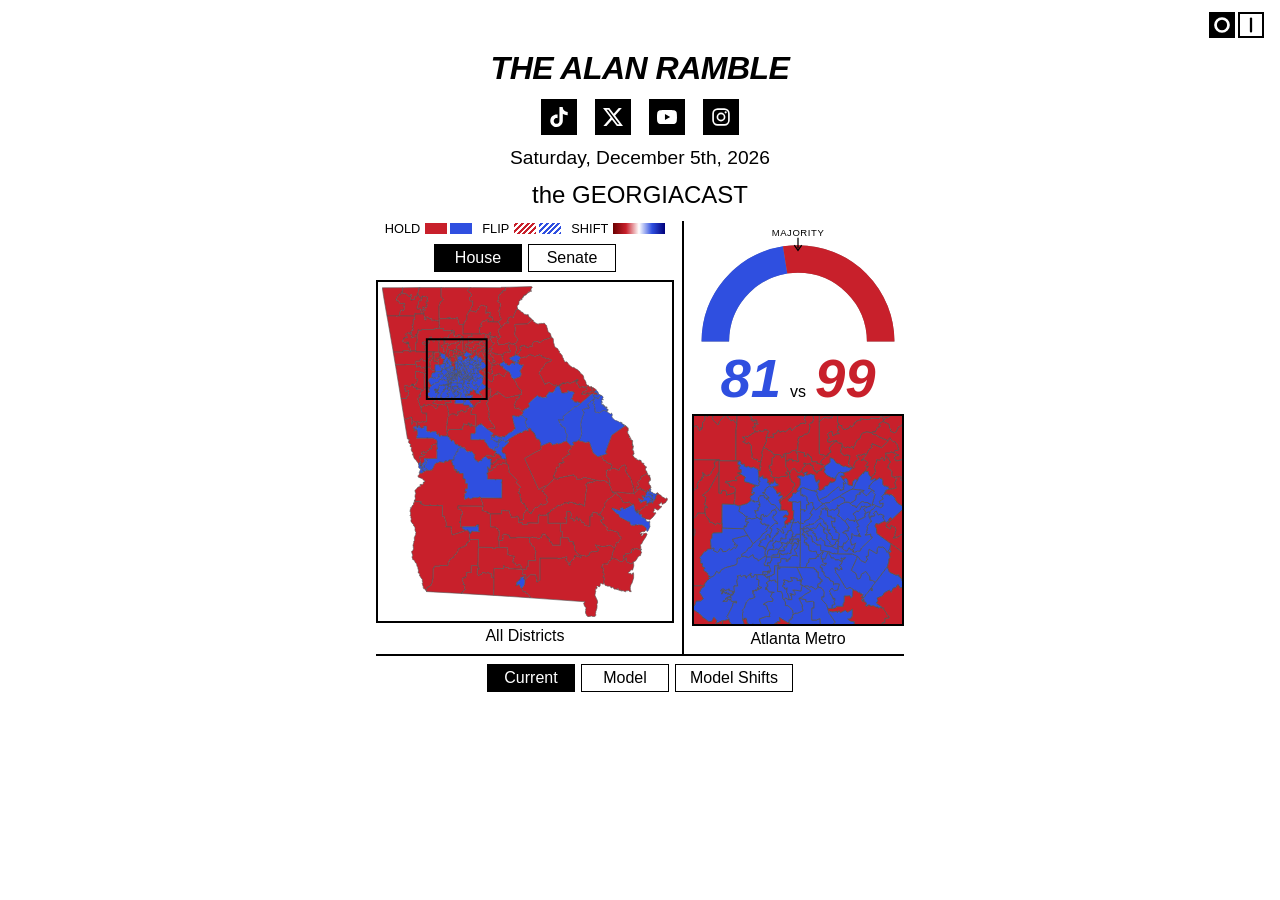
==== georgiacast.html @ 754be240 "GEORGIACAST: Georgia House/Senate widget replaces latest Ramble District maps from Census 2024 carto" ====
<!DOCTYPE html>
<html lang="en">
<head>
  <meta charset="UTF-8">
  <meta name="viewport" content="width=device-width, initial-scale=1">
  <title>The Georgiacast | The Alan Ramble</title>
  <script>
    // saved choice wins; otherwise follow the system light/dark setting
    (function () {
      var saved = null;
      try { saved = localStorage.getItem("theme"); } catch (e) {}
      var dark = saved ? saved === "dark" : window.matchMedia && matchMedia("(prefers-color-scheme: dark)").matches;
      if (dark) document.documentElement.dataset.theme = "dark";
    })();
  </script>
  <link rel="stylesheet" href="style.css">
  <link rel="stylesheet" href="georgiacast/georgiacast.css">
</head>
<body>
  <div class="topbar">
    <button class="theme-toggle" id="theme-toggle" type="button" aria-label="Toggle dark mode" aria-pressed="false">
      <span class="off"><svg viewBox="0 0 24 24" aria-hidden="true"><circle cx="12" cy="12" r="6"/></svg></span>
      <span class="on"><svg viewBox="0 0 24 24" aria-hidden="true"><line x1="12" y1="5" x2="12" y2="19"/></svg></span>
    </button>
  </div>

  <main class="page">
    <header class="masthead">
      <h1 class="title"><a href="index.html">THE ALAN RAMBLE</a></h1>
      <nav class="socials" aria-label="Social media">
        <a href="https://www.tiktok.com/" target="_blank" rel="noopener" aria-label="TikTok"><svg viewBox="0 0 24 24" aria-hidden="true"><path d="M12.525.02c1.31-.02 2.61-.01 3.91-.02.08 1.53.63 3.09 1.75 4.17 1.12 1.11 2.7 1.62 4.24 1.79v4.03c-1.44-.05-2.89-.35-4.2-.97-.57-.26-1.1-.59-1.62-.93-.01 2.92.01 5.84-.02 8.75-.08 1.4-.54 2.79-1.35 3.94-1.31 1.92-3.58 3.17-5.91 3.21-1.43.08-2.86-.31-4.08-1.03-2.02-1.19-3.44-3.37-3.65-5.71-.02-.5-.03-1-.01-1.49.18-1.9 1.12-3.72 2.58-4.96 1.66-1.44 3.98-2.13 6.15-1.72.02 1.48-.04 2.96-.04 4.44-.99-.32-2.15-.23-3.02.37-.63.41-1.11 1.04-1.36 1.75-.21.51-.15 1.07-.14 1.61.24 1.64 1.82 3.02 3.5 2.87 1.12-.01 2.19-.66 2.77-1.61.19-.33.4-.67.41-1.06.1-1.79.06-3.57.07-5.36.01-4.03-.01-8.05.02-12.07z"/></svg></a>
        <a href="https://twitter.com/" target="_blank" rel="noopener" aria-label="Twitter / X"><svg viewBox="0 0 24 24" aria-hidden="true"><path d="M18.901 1.153h3.68l-8.04 9.19L24 22.846h-7.406l-5.8-7.584-6.638 7.584H.474l8.6-9.83L0 1.154h7.594l5.243 6.932ZM17.61 20.644h2.039L6.486 3.24H4.298Z"/></svg></a>
        <a href="https://www.youtube.com/" target="_blank" rel="noopener" aria-label="YouTube"><svg viewBox="0 0 24 24" aria-hidden="true"><path d="M23.498 6.186a3.016 3.016 0 0 0-2.122-2.136C19.505 3.545 12 3.545 12 3.545s-7.505 0-9.377.505A3.017 3.017 0 0 0 .502 6.186C0 8.07 0 12 0 12s0 3.93.502 5.814a3.016 3.016 0 0 0 2.122 2.136c1.871.505 9.376.505 9.376.505s7.505 0 9.377-.505a3.015 3.015 0 0 0 2.122-2.136C24 15.93 24 12 24 12s0-3.93-.502-5.814zM9.545 15.568V8.432L15.818 12l-6.273 3.568z"/></svg></a>
        <a href="https://www.instagram.com/" target="_blank" rel="noopener" aria-label="Instagram"><svg viewBox="0 0 24 24" aria-hidden="true"><rect x="2.5" y="2.5" width="19" height="19" rx="5.5" fill="none" stroke="currentColor" stroke-width="2"/><circle cx="12" cy="12" r="4.3" fill="none" stroke="currentColor" stroke-width="2"/><circle cx="17.6" cy="6.4" r="1.3"/></svg></a>
      </nav>
      <p class="date" id="date"></p>
      <h2 class="subtitle">the GEORGIACAST</h2>
    </header>

    <div data-georgiacast></div>
  </main>
  <script src="georgiacast/districts.js"></script>
  <script src="georgiacast/data.js"></script>
  <script src="georgiacast/georgiacast.js"></script>
  <script src="script.js"></script>
</body>
</html>
---- style.css ----
/* light / dark palette: the page is pure black and white, so dark mode swaps them */
:root {
  --bg: #fff;
  --fg: #000;
}

:root[data-theme="dark"] {
  --bg: #000;
  --fg: #fff;
}

*,
*::before,
*::after {
  box-sizing: border-box;
}

body {
  margin: 0;
  background: var(--bg);
  color: var(--fg);
  font-family: Arial, Helvetica, sans-serif;
  font-weight: 300;
}

.page {
  width: min(100%, 560px);
  margin: 0 auto;
  padding: 12px 16px 48px;
}

.page--wide {
  width: min(100%, 1000px);
}

/* masthead */
.masthead {
  text-align: center;
}

.title {
  margin: 0 0 12px;
  font-size: 2rem;
  font-weight: 700;
  font-style: italic;
  letter-spacing: -0.5px;
}

.socials {
  display: flex;
  justify-content: center;
  gap: 18px;
  margin-bottom: 12px;
}

.socials a {
  display: flex;
  align-items: center;
  justify-content: center;
  width: 36px;
  height: 36px;
  background: var(--fg);
  color: var(--bg);
}

.socials svg {
  width: 20px;
  height: 20px;
  fill: currentColor;
}

.socials a:hover,
.socials a:focus-visible {
  background: var(--bg);
  color: var(--fg);
  outline: 2px solid var(--fg);
}

.title a {
  color: inherit;
  text-decoration: none;
}

.subtitle {
  margin: 0 0 12px;
  font-size: 1.5rem;
  font-weight: 300;
}

.date {
  margin: 0 0 12px;
  font-size: 1.2rem;
}

/* feature blocks */
.feature {
  margin-bottom: 24px;
}

.box {
  width: 100%;
  aspect-ratio: 3 / 2;
  border: 2px solid var(--fg);
}

.box--widget {
  aspect-ratio: auto;
  padding: 10px;
}

.caption {
  display: flex;
  justify-content: center;
  align-items: center;
  gap: 14px;
  margin-top: 6px;
}

.label {
  font-size: 1.5rem;
  white-space: nowrap;
}

.cta {
  flex: 1;
  background: var(--fg);
  color: var(--bg);
  padding: 0 4px;
  font-size: 1.5rem;
  text-align: right;
  text-decoration: none;
  white-space: nowrap;
}

.cta:hover,
.cta:focus-visible {
  background: var(--bg);
  color: var(--fg);
  outline: 2px solid var(--fg);
}

@media (max-width: 420px) {
  .title { font-size: 1.5rem; }
  .label,
  .cta { font-size: 1.1rem; }
}

/* dark mode toggle: a slim row at the top of the page, scrolls away with it */
.topbar {
  display: flex;
  justify-content: flex-end;
  padding: 12px 16px 0;
}

.theme-toggle {
  display: flex;
  gap: 3px;
  padding: 0;
  border: 0;
  background: none;
  cursor: pointer;
}

.theme-toggle span {
  display: block;
  width: 26px;
  height: 26px;
}

.theme-toggle svg {
  display: block;
  width: 100%;
  height: 100%;
  fill: none;
  stroke-width: 2.5;
  stroke-linecap: round;
}

.theme-toggle .off {
  background: var(--fg);
  stroke: var(--bg);
}

.theme-toggle .on {
  background: var(--bg);
  border: 2px solid var(--fg);
  stroke: var(--fg);
}

.theme-toggle:focus-visible {
  outline: 2px solid var(--fg);
  outline-offset: 3px;
}
---- georgiacast/georgiacast.css ----
/* GEORGIACAST widget. Inherits --bg / --fg from the host page for text, outlines and tooltips. */
.gc {
  --gc-d: #2f4fe0;
  --gc-r: #c8202b;
  --gc-gray: #c8c8c8;
  --gc-line: #555;
  --gc-empty: #8a8a8a;

  position: relative;
  width: 100%;
  font-size: 0.8rem;
  font-weight: 400;
  text-align: left;
  color: var(--fg);
}

/* same hues, a touch brighter on black */
:root[data-theme="dark"] .gc {
  --gc-d: #3b5cf0;
  --gc-r: #d8262f;
  --gc-empty: #555;
}

/* two panels over a full-width view switch, split by rules like the outer box */
.gc-grid {
  display: grid;
  grid-template-columns: minmax(0, 1.4fr) minmax(0, 1fr);
  border-bottom: 2px solid var(--fg);
}

.gc-left,
.gc-right {
  display: flex;
  flex-direction: column;
  align-items: center;
  gap: 8px;
  padding: 0 8px 6px;
}

.gc-left {
  border-right: 2px solid var(--fg);
  padding-left: 0;
}

.gc-right {
  padding-right: 0;
}

/* legend */
.gc-legend {
  display: flex;
  flex-wrap: wrap;
  justify-content: center;
  gap: 4px 10px;
}

.gc-legend-item {
  display: flex;
  align-items: center;
  gap: 3px;
}

.gc-legend-label {
  margin-right: 2px;
  font-size: 0.8rem;
}

.gc-sw {
  display: inline-block;
  width: 22px;
  height: 11px;
  background: var(--c);
}

.gc-sw-d { --c: var(--gc-d); }
.gc-sw-r { --c: var(--gc-r); }

.gc-sw-flip {
  background: repeating-linear-gradient(-45deg, var(--c) 0 2px, transparent 2px 4px);
}

.gc-sw-shift {
  width: 52px;
  background: linear-gradient(to right, #6b0000, var(--gc-r) 25%, #fff 50%, var(--gc-d) 75%, #00007a);
}

/* tabs */
.gc-tabs {
  display: flex;
  justify-content: center;
  gap: 6px;
}

.gc-tab {
  min-width: 5.5em;
  padding: 4px 14px;
  border: 1px solid var(--fg);
  background: var(--bg);
  color: var(--fg);
  font: inherit;
  font-size: 1rem;
  cursor: pointer;
}

.gc-tab[aria-pressed="true"] {
  background: var(--fg);
  color: var(--bg);
}

.gc-tab:focus-visible {
  outline: 2px solid var(--fg);
  outline-offset: 2px;
}

.gc-modes {
  padding: 8px 0 0;
}

/* maps */
.gc-fig {
  width: 100%;
  margin: 0;
}

.gc-fig-metro {
  margin-top: auto;
}

.gc-frame {
  border: 2px solid var(--fg);
  background: var(--bg);
  overflow: hidden;
}

.gc-frame svg {
  display: block;
  width: 100%;
  height: auto;
}

.gc-frame-state svg {
  padding: 4px;
}

.gc-frame-metro svg {
  aspect-ratio: 1;
}

.gc-frame path {
  stroke: var(--gc-line);
  stroke-width: 0.6px;
  stroke-linejoin: round;
  vector-effect: non-scaling-stroke;
}

.gc-frame-metro path {
  stroke-width: 0.8px;
}

.gc-frame path.gc-d { fill: var(--gc-d); }
.gc-frame path.gc-r { fill: var(--gc-r); }
.gc-frame path.gc-gray { fill: var(--gc-gray); }

.gc-frame path:hover {
  stroke: var(--fg);
  stroke-width: 2px;
}

.gc-metro-box {
  fill: none;
  stroke: var(--fg);
  stroke-width: 2px;
  vector-effect: non-scaling-stroke;
  pointer-events: none;
}

.gc-cap {
  margin-top: 4px;
  font-size: 1rem;
  text-align: center;
}

/* seat gauge */
.gc-gauge {
  display: block;
  width: min(100%, 220px);
  height: auto;
  margin-top: 4px;
  overflow: visible;
}

.gc-arc {
  fill: none;
  stroke-width: 26;
}

.gc-arc-empty { stroke: var(--gc-empty); }
.gc-arc-d { stroke: var(--gc-d); }
.gc-arc-r { stroke: var(--gc-r); }

.gc-majority {
  fill: var(--fg);
  font-family: inherit;
  font-size: 9px;
  letter-spacing: 0.06em;
  text-anchor: middle;
  dominant-baseline: central;
}

.gc-majority-line {
  fill: none;
  stroke: var(--fg);
  stroke-width: 1.2;
}

.gc-tally {
  display: flex;
  align-items: baseline;
  justify-content: center;
  gap: 0.7em;
  margin-top: -6px;
}

.gc-num {
  font-size: clamp(2rem, 9vw, 3.4rem);
  font-weight: 700;
  font-style: italic;
  line-height: 1;
}

.gc-num-d { color: var(--gc-d); }
.gc-num-r { color: var(--gc-r); }

.gc-tally-empty .gc-num { color: var(--gc-empty); }

.gc-vs {
  font-size: 1rem;
}

/* hover box */
.gc-tip {
  position: absolute;
  z-index: 5;
  min-width: 10rem;
  padding: 8px 10px;
  border: 2px solid var(--fg);
  background: var(--bg);
  color: var(--fg);
  font-size: 0.85rem;
  line-height: 1.35;
  pointer-events: none;
}

.gc-tip[hidden] { display: none; }

.gc-tip-name { display: block; font-size: 1rem; margin-bottom: 4px; }

.gc-tip-holder {
  display: flex;
  align-items: center;
  gap: 6px;
  font-weight: 700;
}

.gc-tip-holder .gc-sw { width: 14px; }

.gc-tip-none { font-style: italic; }

/* phones: stack the panels */
@media (max-width: 440px) {
  .gc-grid { grid-template-columns: 1fr; }
  .gc-left {
    border-right: 0;
    border-bottom: 2px solid var(--fg);
    padding: 0 0 8px;
  }
  .gc-right { padding: 8px 0 6px; }
  .gc-fig-metro { max-width: 300px; }
}
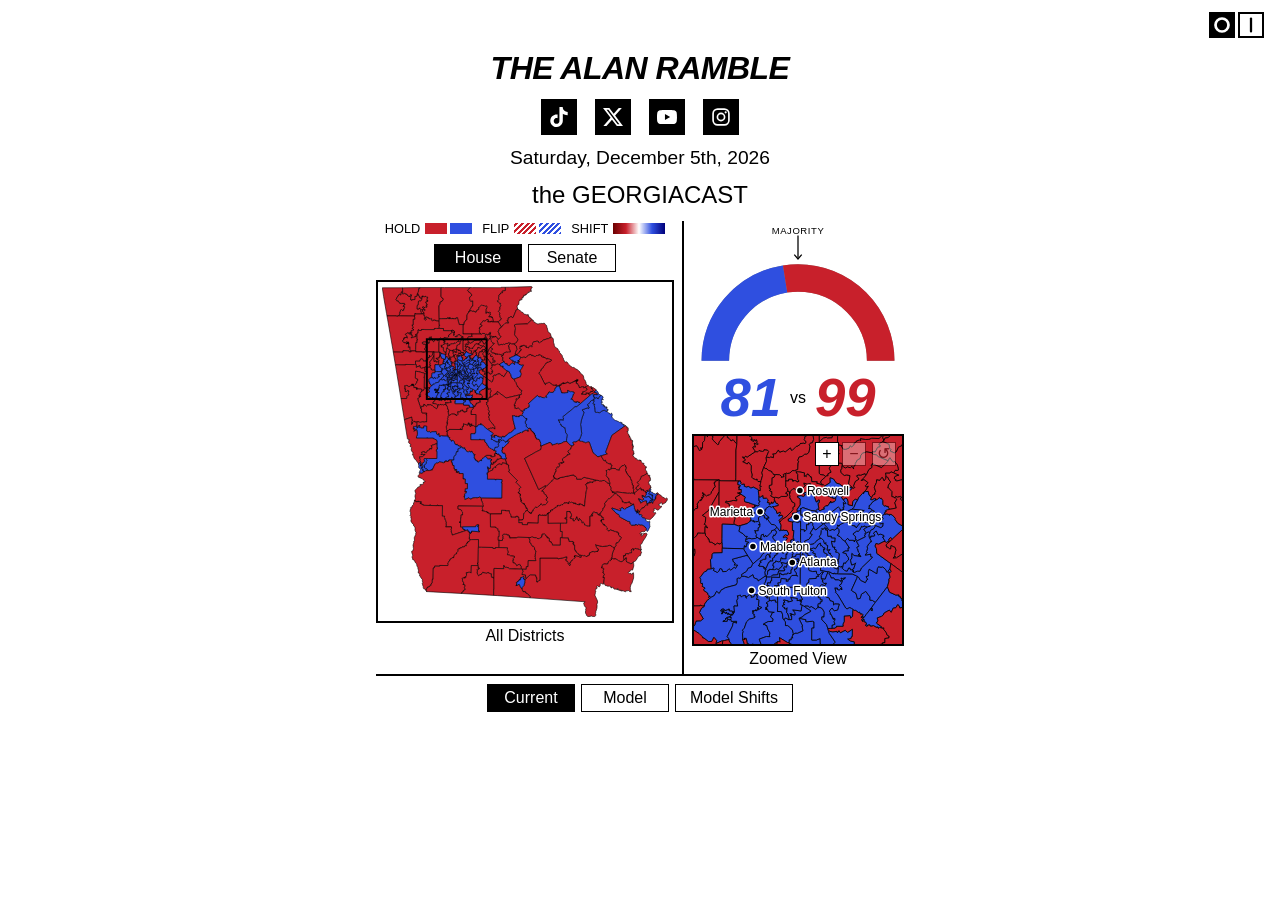
==== commit b8b59500: "GEORGIACAST: city labels in the zoomed view Label the 42 Georgia cities over 30,000 people (Census 2" ====
--- a/georgiacast.html
+++ b/georgiacast.html
@@ -41,6 +41,7 @@
   </main>
   <script src="georgiacast/districts.js"></script>
   <script src="georgiacast/data.js"></script>
+  <script src="georgiacast/cities.js"></script>
   <script src="georgiacast/georgiacast.js"></script>
   <script src="script.js"></script>
 </body>
--- a/georgiacast/georgiacast.css
+++ b/georgiacast/georgiacast.css
@@ -3,7 +3,7 @@
   --gc-d: #2f4fe0;
   --gc-r: #c8202b;
   --gc-gray: #c8c8c8;
-  --gc-line: #555;
+  --gc-line: var(--fg); /* #000 in light mode, #fff in dark */
   --gc-empty: #8a8a8a;
 
   position: relative;
@@ -142,8 +142,61 @@
   padding: 4px;
 }
 
+.gc-frame-metro {
+  position: relative;
+}
+
+/* the inset pans and zooms: touch gestures go to the map, not the page */
 .gc-frame-metro svg {
   aspect-ratio: 1;
+  touch-action: none;
+  cursor: grab;
+  user-select: none;
+}
+
+.gc-frame-metro.gc-dragging svg {
+  cursor: grabbing;
+}
+
+.gc-frame-metro svg:focus-visible {
+  outline: 2px solid var(--fg);
+  outline-offset: -4px;
+}
+
+.gc-zoom {
+  position: absolute;
+  top: 6px;
+  right: 6px;
+  display: flex;
+  flex-direction: row;
+  gap: 3px;
+}
+
+.gc-zoom-btn {
+  width: 24px;
+  height: 24px;
+  padding: 0;
+  border: 1px solid var(--fg);
+  background: var(--bg);
+  color: var(--fg);
+  font: inherit;
+  font-size: 1rem;
+  line-height: 1;
+  cursor: pointer;
+}
+
+.gc-zoom-btn:disabled {
+  opacity: 0.35;
+  cursor: default;
+}
+
+.gc-zoom-btn:focus-visible {
+  outline: 2px solid var(--fg);
+  outline-offset: 1px;
+}
+
+.gc-zoom-reset {
+  margin-left: 3px;
 }
 
 .gc-frame path {
@@ -160,6 +213,33 @@
 .gc-frame path.gc-d { fill: var(--gc-d); }
 .gc-frame path.gc-r { fill: var(--gc-r); }
 .gc-frame path.gc-gray { fill: var(--gc-gray); }
+
+/* city labels (zoomed view): page-colored dot and text, outlined in the background color */
+.gc-cities {
+  font-family: Arial, Helvetica, sans-serif;
+  font-size: 12px;
+  pointer-events: none;
+}
+
+.gc-cities circle {
+  fill: var(--fg);
+  stroke: var(--bg);
+  stroke-width: 1.5;
+}
+
+.gc-cities text {
+  fill: var(--fg);
+  stroke: var(--bg);
+  stroke-width: 3;
+  stroke-linejoin: round;
+  paint-order: stroke;
+  dominant-baseline: central;
+}
+
+/* FLIP hatching (pattern fill is set inline per district) */
+.gc-hatch-bg { fill: var(--bg); }
+.gc-hatch-d { fill: var(--gc-d); }
+.gc-hatch-r { fill: var(--gc-r); }
 
 .gc-frame path:hover {
   stroke: var(--fg);
@@ -215,7 +295,7 @@
 
 .gc-tally {
   display: flex;
-  align-items: baseline;
+  align-items: center;
   justify-content: center;
   gap: 0.7em;
   margin-top: -6px;
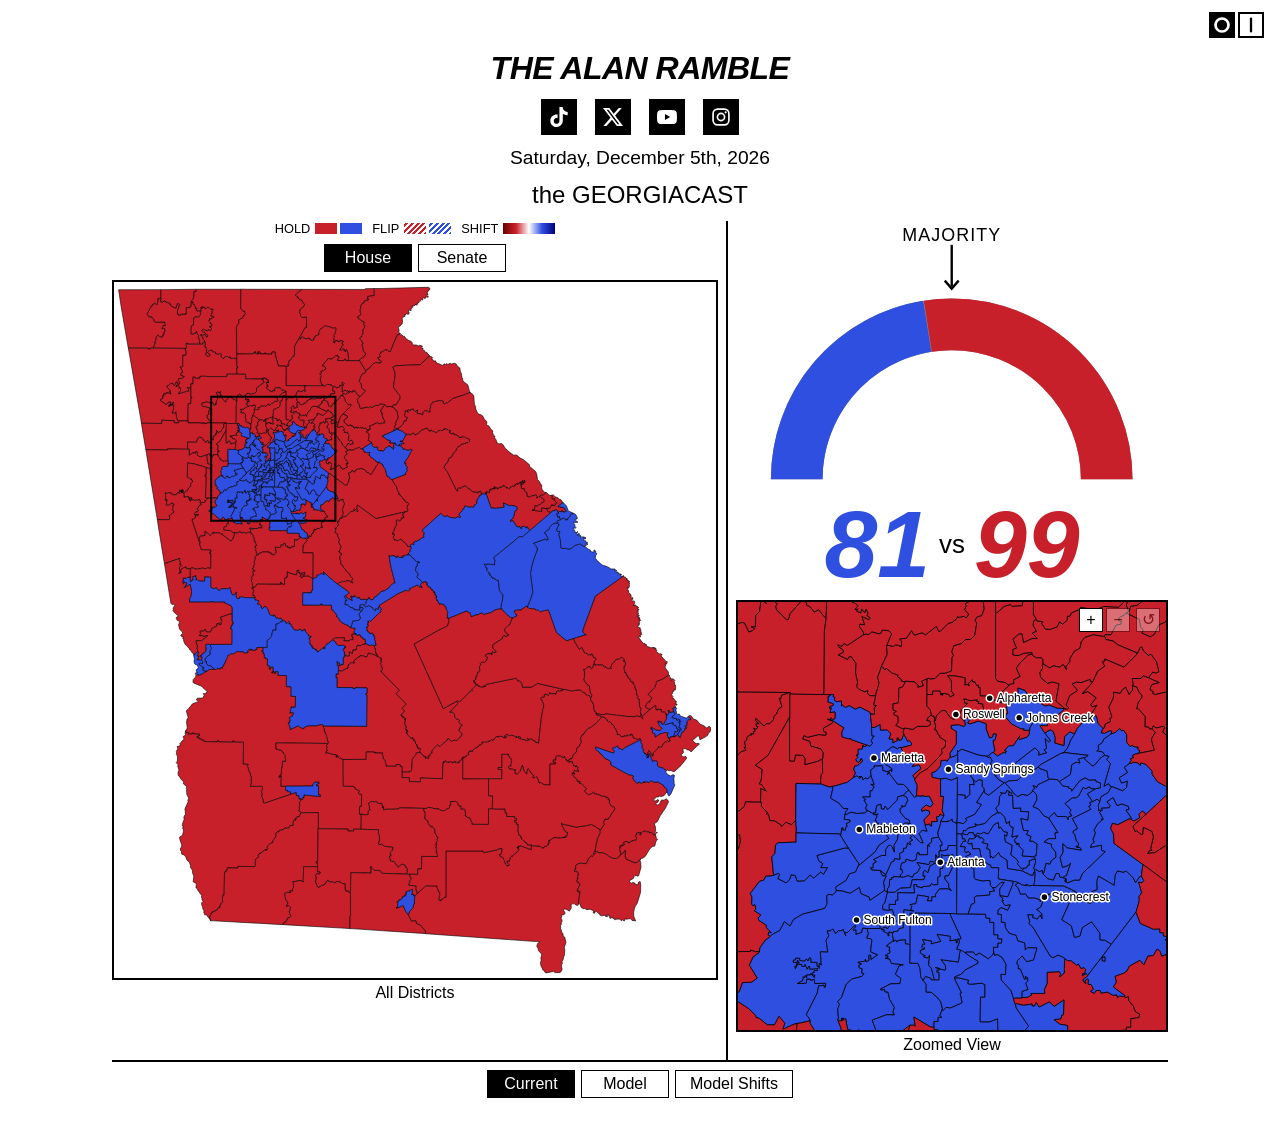
==== commit 92a5cb10: "Bigger widgets: 1.5x on the home page, 2x on the GEORGIACAST page The GEORGIACAST gauge and seat num" ====
--- a/georgiacast.html
+++ b/georgiacast.html
@@ -24,7 +24,7 @@
     </button>
   </div>
 
-  <main class="page">
+  <main class="page page--georgiacast">
     <header class="masthead">
       <h1 class="title"><a href="index.html">THE ALAN RAMBLE</a></h1>
       <nav class="socials" aria-label="Social media">
--- a/style.css
+++ b/style.css
@@ -31,6 +31,16 @@
 
 .page--wide {
   width: min(100%, 1000px);
+}
+
+/* home page widgets at 1.5x the standard column */
+.page--home {
+  width: min(100%, 824px);
+}
+
+/* GEORGIACAST page: the widget at 2x the standard column */
+.page--georgiacast {
+  width: min(100%, 1088px);
 }
 
 /* masthead */
@@ -139,6 +149,32 @@
   outline: 2px solid var(--fg);
 }
 
+/* desktop home page: the feature widgets sit side by side */
+@media (min-width: 1200px) {
+  .page--home {
+    width: min(100%, 1860px);
+  }
+
+  .features {
+    display: grid;
+    grid-template-columns: repeat(2, minmax(0, 1fr));
+    gap: 32px;
+  }
+
+  /* boxes grow to the taller one so the captions line up; content stays centered */
+  .features .feature {
+    display: flex;
+    flex-direction: column;
+  }
+
+  .features .box {
+    flex: 1;
+    display: flex;
+    flex-direction: column;
+    justify-content: center;
+  }
+}
+
 @media (max-width: 420px) {
   .title { font-size: 1.5rem; }
   .label,
--- a/georgiacast/georgiacast.css
+++ b/georgiacast/georgiacast.css
@@ -44,6 +44,7 @@
 
 .gc-right {
   padding-right: 0;
+  container-type: inline-size; /* gauge and tally scale with this column */
 }
 
 /* legend */
@@ -157,6 +158,10 @@
 .gc-frame-metro.gc-dragging svg {
   cursor: grabbing;
 }
+
+/* the box on the statewide map can be dragged to move the inset */
+.gc-frame-state.gc-over-box svg { cursor: grab; }
+.gc-frame-state.gc-dragging svg { cursor: grabbing; user-select: none; }
 
 .gc-frame-metro svg:focus-visible {
   outline: 2px solid var(--fg);
@@ -263,7 +268,8 @@
 /* seat gauge */
 .gc-gauge {
   display: block;
-  width: min(100%, 220px);
+  width: min(92%, 220px);
+  width: 92cqi;
   height: auto;
   margin-top: 4px;
   overflow: visible;
@@ -303,6 +309,7 @@
 
 .gc-num {
   font-size: clamp(2rem, 9vw, 3.4rem);
+  font-size: clamp(2rem, 22cqi, 7rem);
   font-weight: 700;
   font-style: italic;
   line-height: 1;
@@ -315,6 +322,7 @@
 
 .gc-vs {
   font-size: 1rem;
+  font-size: clamp(1rem, 6cqi, 2rem);
 }
 
 /* hover box */
@@ -356,4 +364,6 @@
   }
   .gc-right { padding: 8px 0 6px; }
   .gc-fig-metro { max-width: 300px; }
-}
+  .gc-gauge { width: 220px; }
+  .gc-num { font-size: 3.4rem; }
+}
